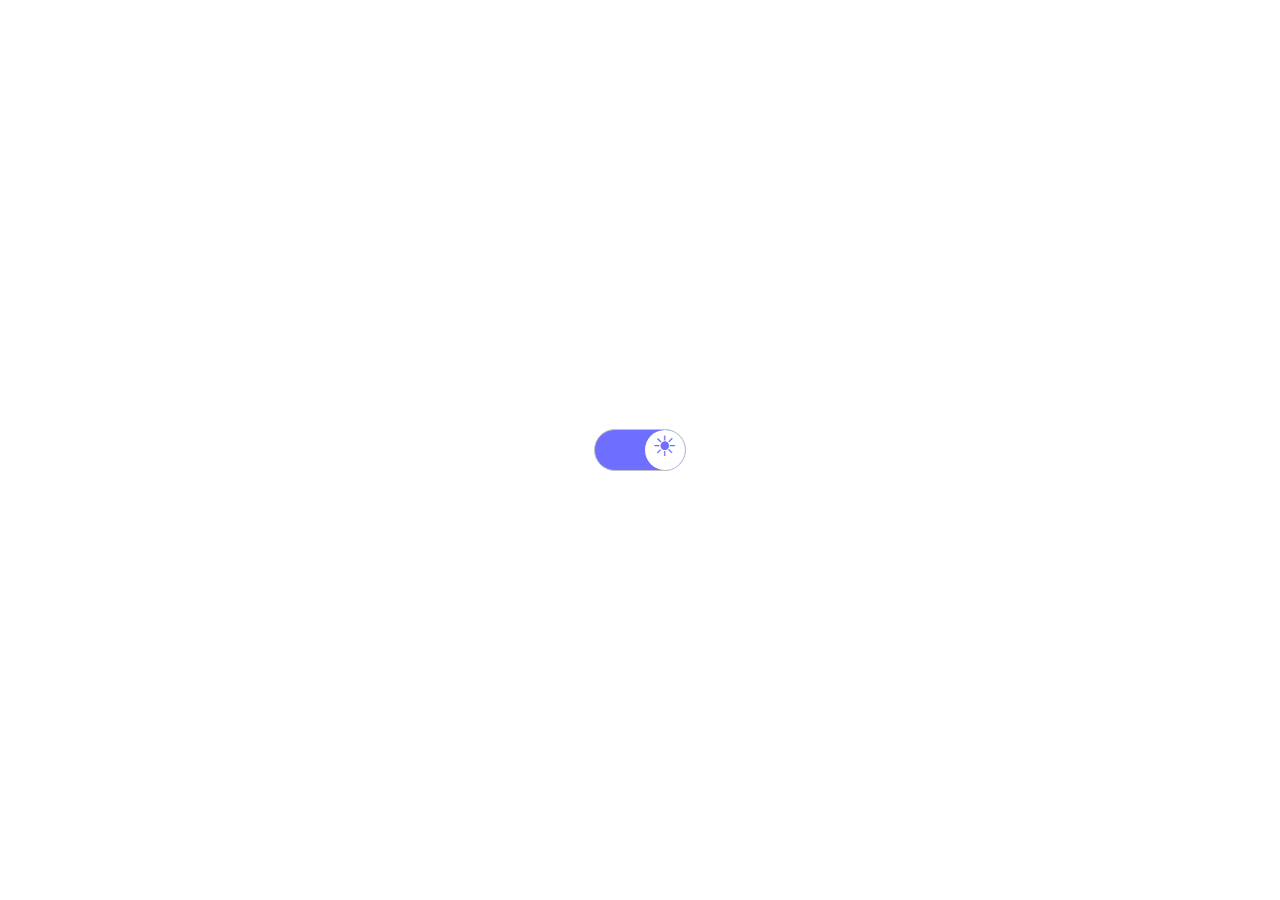
==== index.html @ 557f3360 "minor changes" ====
<html>
    <head>
        <link rel="stylesheet" href="toggle.css">
        <link rel="stylesheet" href="https://cdnjs.cloudflare.com/ajax/libs/font-awesome/4.7.0/css/font-awesome.min.css">
    </head>
    <body>

        <div class="container">
            <div class="toggle">
                <div class="switch">
                    <span class="icon icon-color">&#9728;</span>
                </div>
            </div>
        </div>


        <script>
            let isNightMode=false;
            const body=document.querySelector("body");
            const icon=document.querySelector(".switch .icon")
            const toggle= document.querySelector(".toggle");
            const switchBtn = document.querySelector(".toggle .switch");
            toggle.addEventListener("click",() =>{
                isNightMode=!isNightMode;
                if(isNightMode){
                    icon.style.opacity=0;
                    setTimeout(()=>{
                        icon.innerHTML="&#9789";
                        icon.style.opacity=1;
                    },300)
                }else{
                    icon.style.opacity=0;
                    setTimeout(()=>{
                        icon.innerHTML="&#9728";
                        icon.style.opacity=1;
                    },300)
                }
                toggle.classList.toggle("night");
                switchBtn.classList.toggle("toggledNight");
                body.classList.toggle("dark");
                icon.classList.toggle("icon-color");
            })
        </script>
    </body>   
</html>
---- toggle.css ----
body{font-family: sans-serif;transition: 1.2s;}
.dark{
    background-color: black;
}
.container{
    display: flex;
    align-items: center;
    justify-content: center;
    height: 100%;
}

.toggle{
    width:90px;
    height:40px;
    /* background-color: rgb(199, 199, 199); */
    background-color: rgb(110, 110, 255);
    border-radius: 30px;
    position: relative;
    border: 1px solid rgb(194, 194, 194);
    cursor: pointer;
}

.switch{
    position: absolute;
    width:40px;
    height: 100%;
    border-radius: 50%;
    background-color: white;
    display: flex;
    justify-content: center;
    cursor: pointer;
    left:55%;
    right:0;
    transition:left 1s, right 1s;
}
.toggle:hover{
    background-color: rgba(110, 110, 255, 0.87);
}
.toggle:hover .switch{
    background-color: rgb(236, 236, 236);
}

.switch .icon{
    font-size: 28px;
    color: white;
    transition: .4s;
}
.switch .icon-color{color:rgb(110, 110, 255);}

.toggle.night{
    background-color: rgb(78, 78, 78);
    border-color: rgb(36, 36, 36);
}
.toggle.night:hover{
    background-color: rgb(85, 85, 85);
}

.toggle.night:hover .switch{
    background-color: rgb(29, 29, 29);
}
.switch.toggledNight{
    left:0;
    background-color: black;
}
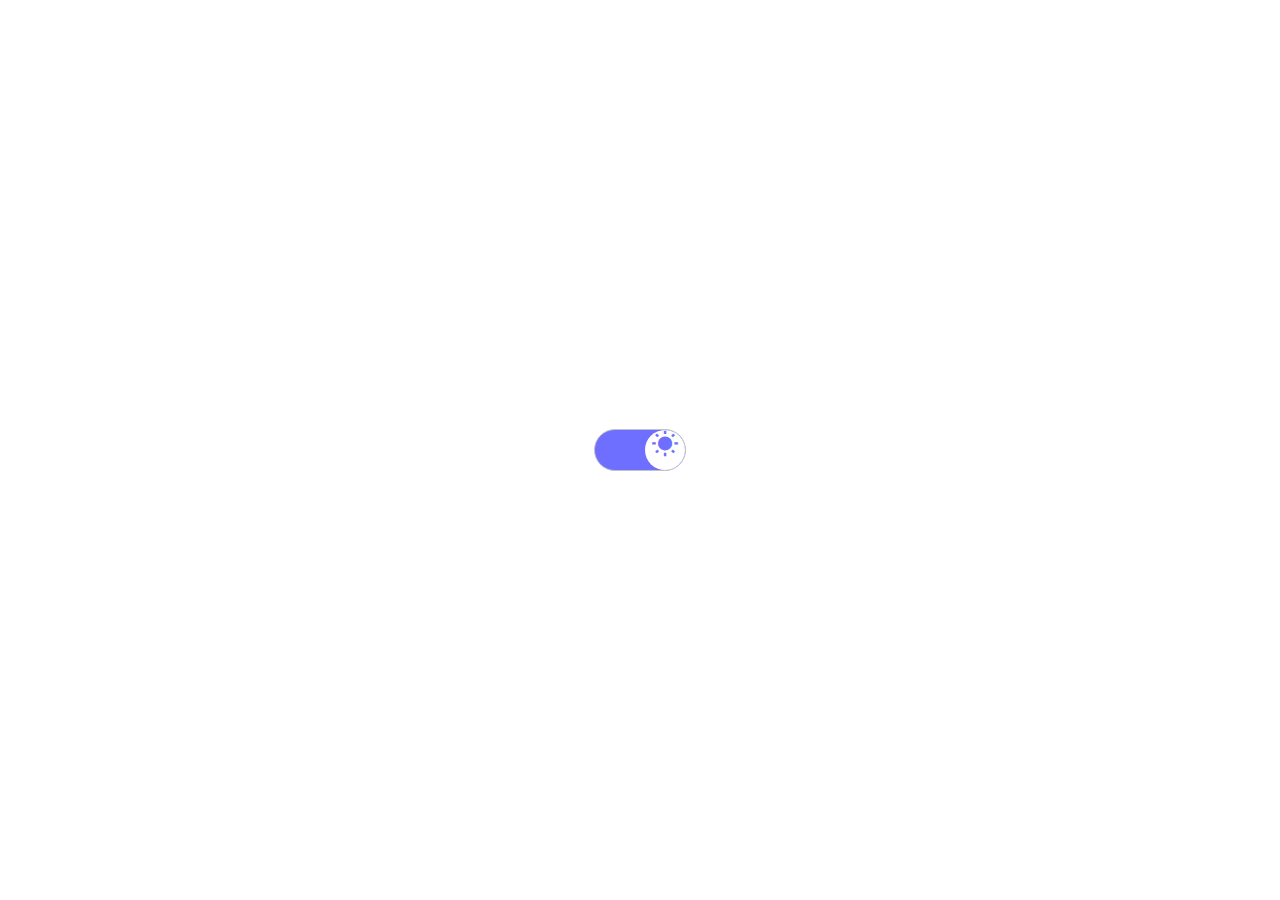
==== commit 2e570f17: "html entity replaced by google icons" ====
--- a/index.html
+++ b/index.html
@@ -1,45 +1,20 @@
 <html>
     <head>
         <link rel="stylesheet" href="toggle.css">
-        <link rel="stylesheet" href="https://cdnjs.cloudflare.com/ajax/libs/font-awesome/4.7.0/css/font-awesome.min.css">
+        <link href="https://fonts.googleapis.com/icon?family=Material+Icons"
+      rel="stylesheet">
     </head>
     <body>
 
         <div class="container">
             <div class="toggle">
                 <div class="switch">
-                    <span class="icon icon-color">&#9728;</span>
+                        <span class="material-icons icon icon-color">
+                            wb_sunny
+                    </span>
                 </div>
             </div>
         </div>
-
-
-        <script>
-            let isNightMode=false;
-            const body=document.querySelector("body");
-            const icon=document.querySelector(".switch .icon")
-            const toggle= document.querySelector(".toggle");
-            const switchBtn = document.querySelector(".toggle .switch");
-            toggle.addEventListener("click",() =>{
-                isNightMode=!isNightMode;
-                if(isNightMode){
-                    icon.style.opacity=0;
-                    setTimeout(()=>{
-                        icon.innerHTML="&#9789";
-                        icon.style.opacity=1;
-                    },300)
-                }else{
-                    icon.style.opacity=0;
-                    setTimeout(()=>{
-                        icon.innerHTML="&#9728";
-                        icon.style.opacity=1;
-                    },300)
-                }
-                toggle.classList.toggle("night");
-                switchBtn.classList.toggle("toggledNight");
-                body.classList.toggle("dark");
-                icon.classList.toggle("icon-color");
-            })
-        </script>
+        <script src="index.js"></script>
     </body>   
 </html>
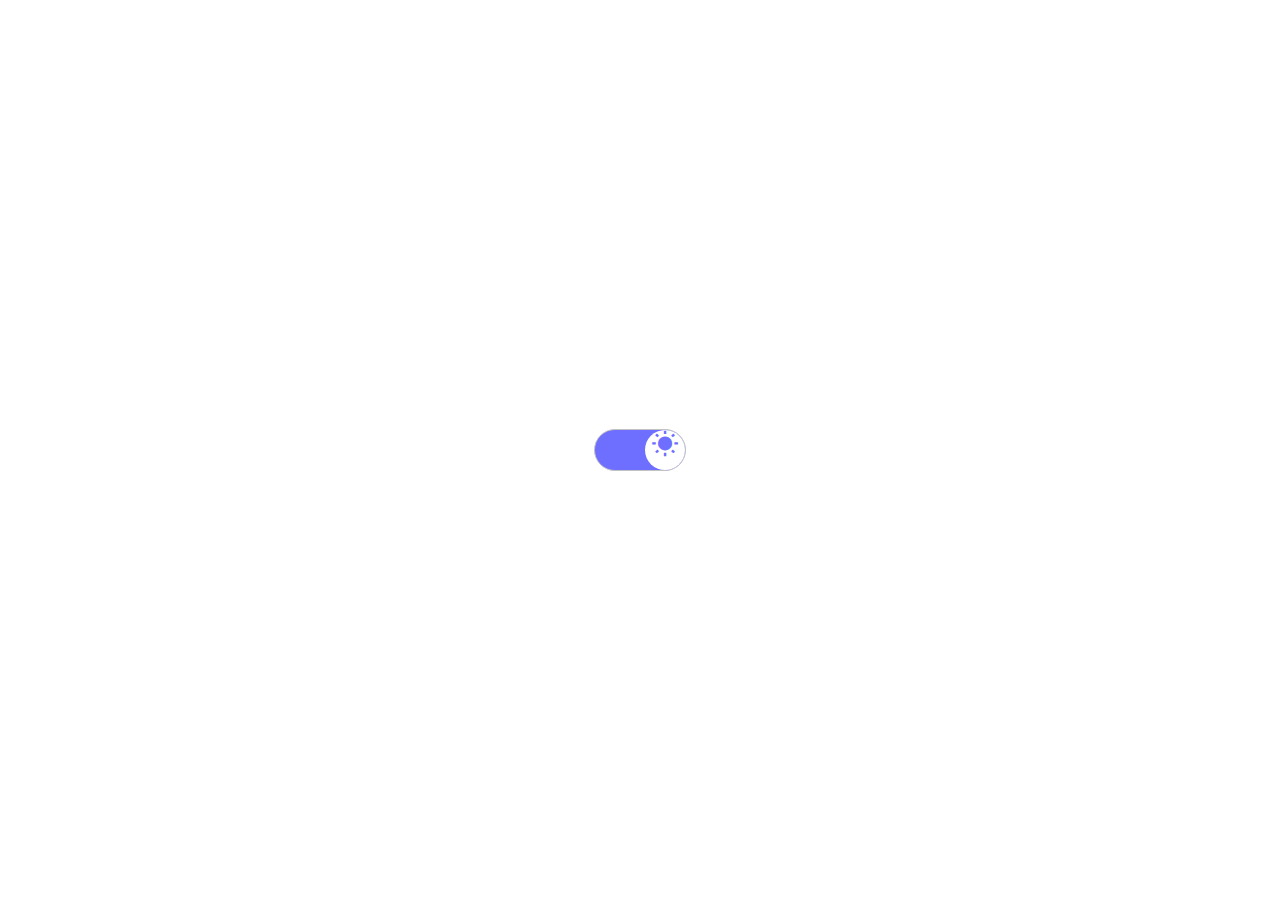
==== commit 992c7b51: "minor change" ====
--- a/index.html
+++ b/index.html
@@ -5,7 +5,6 @@
       rel="stylesheet">
     </head>
     <body>
-
         <div class="container">
             <div class="toggle">
                 <div class="switch">
